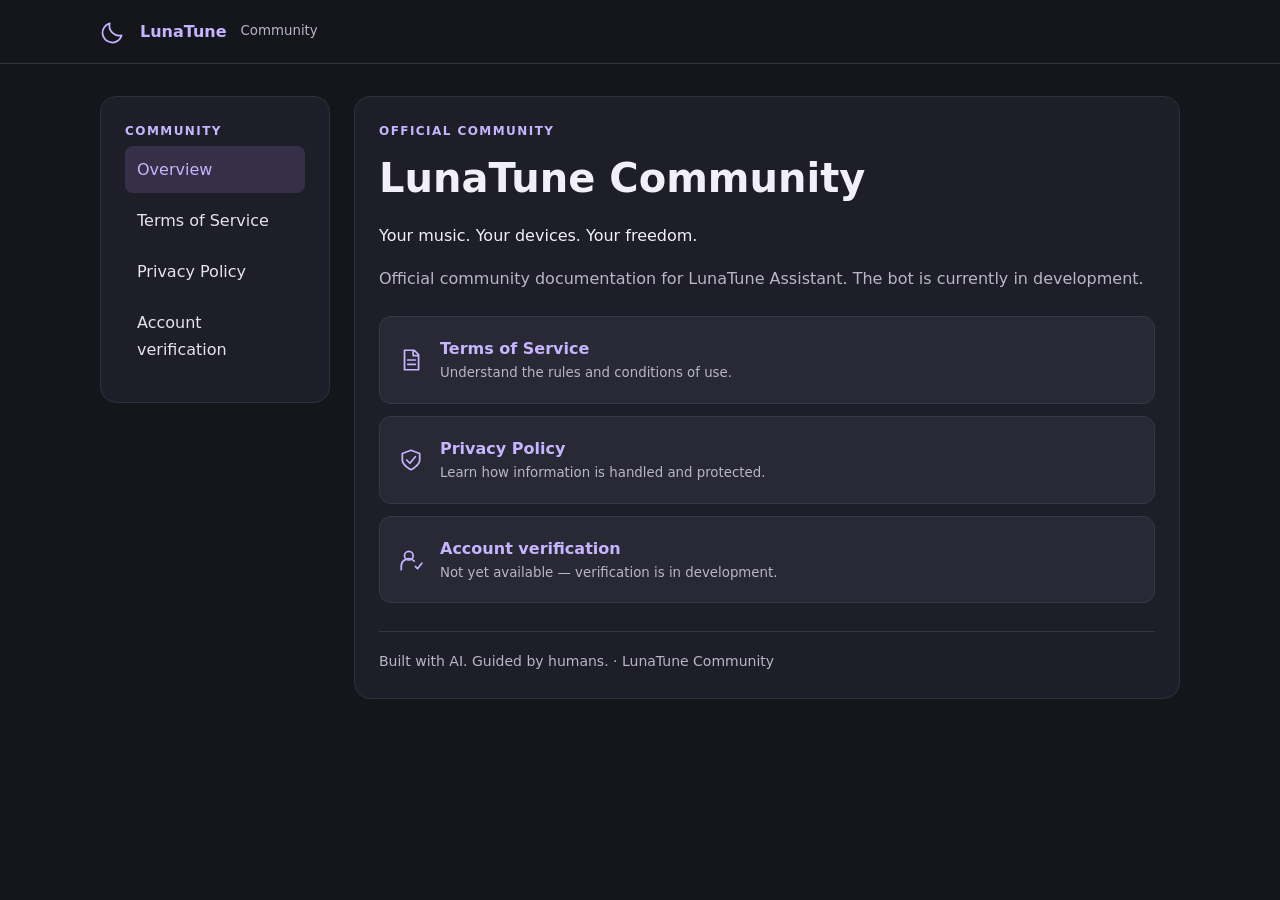
==== index.html @ 4143c74d "Apply shared responsive Lunar Dark layout" ====
<!doctype html><html lang="en"><head><meta charset="utf-8"><meta name="viewport" content="width=device-width,initial-scale=1"><title>Overview | LunaTune Community</title><link rel="stylesheet" href="./style.css"></head><body><header><svg width="26" height="26" viewBox="0 0 24 24" fill="none" stroke="currentColor" stroke-width="1.6" stroke-linecap="round" stroke-linejoin="round"><path d="M20 15A9 9 0 0 1 9 4a9 9 0 1 0 11 11Z"/></svg><a href="./">LunaTune</a><small>Community</small></header><div class="shell"><nav aria-label="Community navigation"><div class="eyebrow">Community</div><a href="./" aria-current="page">Overview</a><a href="./terms/" >Terms of Service</a><a href="./privacy/" >Privacy Policy</a><a href="./verify/" >Account verification</a></nav><main><div class="eyebrow">Official community</div><h1>LunaTune Community</h1><p>Your music. Your devices. Your freedom.</p><p class="muted">Official community documentation for LunaTune Assistant. The bot is currently in development.</p><div class="tiles"><a class="tile" href="terms/"><svg width="26" height="26" viewBox="0 0 24 24" fill="none" stroke="currentColor" stroke-width="1.6" stroke-linecap="round" stroke-linejoin="round"><path d="M6 3h9l4 4v14H6zM14 3v5h5M9 12h7M9 16h7"/></svg><span><strong>Terms of Service</strong><small>Understand the rules and conditions of use.</small></span></a><a class="tile" href="privacy/"><svg width="26" height="26" viewBox="0 0 24 24" fill="none" stroke="currentColor" stroke-width="1.6" stroke-linecap="round" stroke-linejoin="round"><path d="m12 3 8 3v6c0 5-8 9-8 9s-8-4-8-9V6zM8 12l3 3 5-6"/></svg><span><strong>Privacy Policy</strong><small>Learn how information is handled and protected.</small></span></a><a class="tile" href="verify/"><svg width="26" height="26" viewBox="0 0 24 24" fill="none" stroke="currentColor" stroke-width="1.6" stroke-linecap="round" stroke-linejoin="round"><circle cx="10" cy="8" r="4"/><path d="M3 21v-3a7 7 0 0 1 12-5m1 5 2 2 4-5"/></svg><span><strong>Account verification</strong><small>Not yet available — verification is in development.</small></span></a></div><footer>Built with AI. Guided by humans. · LunaTune Community</footer></main></div></body></html>
---- style.css ----
:root{color-scheme:dark;--bg:#15151c;--panel:#1e1e28;--accent:#c6b4ff;--muted:#b9b5c8}*{box-sizing:border-box}body{margin:0;background:var(--bg);color:#f1eff8;font:16px/1.7 system-ui,sans-serif}a{color:var(--accent)}header{border-bottom:1px solid #353540;padding:18px max(24px,calc((100% - 1080px)/2));display:flex;align-items:center;gap:14px;white-space:nowrap}header a{text-decoration:none;font-weight:700}header small{color:var(--muted)}.shell{max-width:1128px;margin:auto;padding:32px 24px;display:grid;grid-template-columns:230px minmax(0,1fr);gap:24px}nav,main{background:var(--panel);border:1px solid #30303c;border-radius:16px;padding:24px}nav{align-self:start;position:sticky;top:24px}nav a{display:block;padding:10px 12px;border-radius:8px;text-decoration:none;color:#e6e2f0;margin:4px 0;transition:background .18s}nav a:hover,nav a[aria-current=page]{background:#353047;color:var(--accent)}h1{font-size:clamp(28px,4vw,40px);line-height:1.2;margin:12px 0 20px}h2{font-size:20px}small,.muted{color:var(--muted)}.eyebrow{font-size:12px;letter-spacing:.12em;text-transform:uppercase;color:var(--accent);font-weight:700}.tiles{display:grid;gap:12px;margin:24px 0}.tile{display:flex;align-items:center;gap:16px;padding:18px;background:#292936;border:1px solid #393747;border-radius:12px;text-decoration:none;transition:background .18s,transform .5s}.tile:hover{background:#353047;transform:translateY(-2px)}.tile strong{display:block}.tile small{display:block}.tile svg,header svg{flex:none;color:var(--accent)}footer{border-top:1px solid #353540;margin-top:28px;padding-top:18px;color:var(--muted);font-size:14px}a:focus-visible{outline:2px solid var(--accent);outline-offset:4px}@media(max-width:700px){.shell{grid-template-columns:1fr;padding:16px;gap:12px}nav{position:static;padding:12px;display:flex;flex-wrap:wrap}nav .eyebrow{width:100%}main{padding:20px}header{white-space:normal}}@media(prefers-reduced-motion:reduce){*{transition:none!important;transform:none!important}}
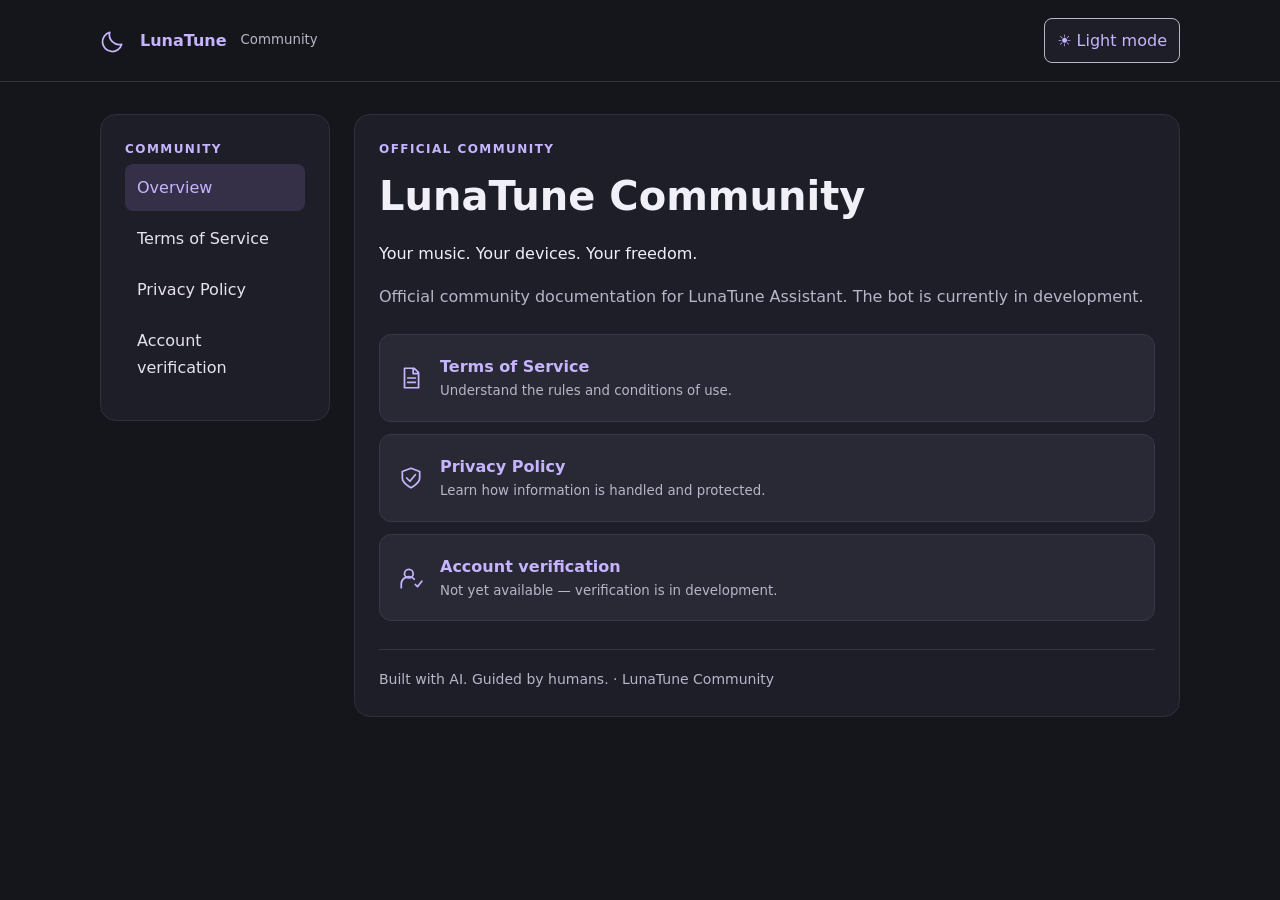
==== commit 392b0fa5: "Add shared theme toggle to community page" ====
--- a/index.html
+++ b/index.html
@@ -1 +1 @@
-<!doctype html><html lang="en"><head><meta charset="utf-8"><meta name="viewport" content="width=device-width,initial-scale=1"><title>Overview | LunaTune Community</title><link rel="stylesheet" href="./style.css"></head><body><header><svg width="26" height="26" viewBox="0 0 24 24" fill="none" stroke="currentColor" stroke-width="1.6" stroke-linecap="round" stroke-linejoin="round"><path d="M20 15A9 9 0 0 1 9 4a9 9 0 1 0 11 11Z"/></svg><a href="./">LunaTune</a><small>Community</small></header><div class="shell"><nav aria-label="Community navigation"><div class="eyebrow">Community</div><a href="./" aria-current="page">Overview</a><a href="./terms/" >Terms of Service</a><a href="./privacy/" >Privacy Policy</a><a href="./verify/" >Account verification</a></nav><main><div class="eyebrow">Official community</div><h1>LunaTune Community</h1><p>Your music. Your devices. Your freedom.</p><p class="muted">Official community documentation for LunaTune Assistant. The bot is currently in development.</p><div class="tiles"><a class="tile" href="terms/"><svg width="26" height="26" viewBox="0 0 24 24" fill="none" stroke="currentColor" stroke-width="1.6" stroke-linecap="round" stroke-linejoin="round"><path d="M6 3h9l4 4v14H6zM14 3v5h5M9 12h7M9 16h7"/></svg><span><strong>Terms of Service</strong><small>Understand the rules and conditions of use.</small></span></a><a class="tile" href="privacy/"><svg width="26" height="26" viewBox="0 0 24 24" fill="none" stroke="currentColor" stroke-width="1.6" stroke-linecap="round" stroke-linejoin="round"><path d="m12 3 8 3v6c0 5-8 9-8 9s-8-4-8-9V6zM8 12l3 3 5-6"/></svg><span><strong>Privacy Policy</strong><small>Learn how information is handled and protected.</small></span></a><a class="tile" href="verify/"><svg width="26" height="26" viewBox="0 0 24 24" fill="none" stroke="currentColor" stroke-width="1.6" stroke-linecap="round" stroke-linejoin="round"><circle cx="10" cy="8" r="4"/><path d="M3 21v-3a7 7 0 0 1 12-5m1 5 2 2 4-5"/></svg><span><strong>Account verification</strong><small>Not yet available — verification is in development.</small></span></a></div><footer>Built with AI. Guided by humans. · LunaTune Community</footer></main></div></body></html>+<!doctype html><html lang="en"><head><meta charset="utf-8"><meta name="viewport" content="width=device-width,initial-scale=1"><title>Overview | LunaTune Community</title><link rel="stylesheet" href="./style.css"><script src="./theme.js"></script></head><body><header><svg width="26" height="26" viewBox="0 0 24 24" fill="none" stroke="currentColor" stroke-width="1.6" stroke-linecap="round" stroke-linejoin="round"><path d="M20 15A9 9 0 0 1 9 4a9 9 0 1 0 11 11Z"/></svg><a href="./">LunaTune</a><small>Community</small><button class="theme-toggle" id="theme-toggle" type="button" aria-pressed="false">☀ Light mode</button></header><div class="shell"><nav aria-label="Community navigation"><div class="eyebrow">Community</div><a href="./" aria-current="page">Overview</a><a href="./terms/" >Terms of Service</a><a href="./privacy/" >Privacy Policy</a><a href="./verify/" >Account verification</a></nav><main><div class="eyebrow">Official community</div><h1>LunaTune Community</h1><p>Your music. Your devices. Your freedom.</p><p class="muted">Official community documentation for LunaTune Assistant. The bot is currently in development.</p><div class="tiles"><a class="tile" href="terms/"><svg width="26" height="26" viewBox="0 0 24 24" fill="none" stroke="currentColor" stroke-width="1.6" stroke-linecap="round" stroke-linejoin="round"><path d="M6 3h9l4 4v14H6zM14 3v5h5M9 12h7M9 16h7"/></svg><span><strong>Terms of Service</strong><small>Understand the rules and conditions of use.</small></span></a><a class="tile" href="privacy/"><svg width="26" height="26" viewBox="0 0 24 24" fill="none" stroke="currentColor" stroke-width="1.6" stroke-linecap="round" stroke-linejoin="round"><path d="m12 3 8 3v6c0 5-8 9-8 9s-8-4-8-9V6zM8 12l3 3 5-6"/></svg><span><strong>Privacy Policy</strong><small>Learn how information is handled and protected.</small></span></a><a class="tile" href="verify/"><svg width="26" height="26" viewBox="0 0 24 24" fill="none" stroke="currentColor" stroke-width="1.6" stroke-linecap="round" stroke-linejoin="round"><circle cx="10" cy="8" r="4"/><path d="M3 21v-3a7 7 0 0 1 12-5m1 5 2 2 4-5"/></svg><span><strong>Account verification</strong><small>Not yet available — verification is in development.</small></span></a></div><footer>Built with AI. Guided by humans. · LunaTune Community</footer></main></div></body></html>
--- a/style.css
+++ b/style.css
@@ -1 +1,2 @@
-:root{color-scheme:dark;--bg:#15151c;--panel:#1e1e28;--accent:#c6b4ff;--muted:#b9b5c8}*{box-sizing:border-box}body{margin:0;background:var(--bg);color:#f1eff8;font:16px/1.7 system-ui,sans-serif}a{color:var(--accent)}header{border-bottom:1px solid #353540;padding:18px max(24px,calc((100% - 1080px)/2));display:flex;align-items:center;gap:14px;white-space:nowrap}header a{text-decoration:none;font-weight:700}header small{color:var(--muted)}.shell{max-width:1128px;margin:auto;padding:32px 24px;display:grid;grid-template-columns:230px minmax(0,1fr);gap:24px}nav,main{background:var(--panel);border:1px solid #30303c;border-radius:16px;padding:24px}nav{align-self:start;position:sticky;top:24px}nav a{display:block;padding:10px 12px;border-radius:8px;text-decoration:none;color:#e6e2f0;margin:4px 0;transition:background .18s}nav a:hover,nav a[aria-current=page]{background:#353047;color:var(--accent)}h1{font-size:clamp(28px,4vw,40px);line-height:1.2;margin:12px 0 20px}h2{font-size:20px}small,.muted{color:var(--muted)}.eyebrow{font-size:12px;letter-spacing:.12em;text-transform:uppercase;color:var(--accent);font-weight:700}.tiles{display:grid;gap:12px;margin:24px 0}.tile{display:flex;align-items:center;gap:16px;padding:18px;background:#292936;border:1px solid #393747;border-radius:12px;text-decoration:none;transition:background .18s,transform .5s}.tile:hover{background:#353047;transform:translateY(-2px)}.tile strong{display:block}.tile small{display:block}.tile svg,header svg{flex:none;color:var(--accent)}footer{border-top:1px solid #353540;margin-top:28px;padding-top:18px;color:var(--muted);font-size:14px}a:focus-visible{outline:2px solid var(--accent);outline-offset:4px}@media(max-width:700px){.shell{grid-template-columns:1fr;padding:16px;gap:12px}nav{position:static;padding:12px;display:flex;flex-wrap:wrap}nav .eyebrow{width:100%}main{padding:20px}header{white-space:normal}}@media(prefers-reduced-motion:reduce){*{transition:none!important;transform:none!important}}+:root{color-scheme:dark;--bg:#15151c;--panel:#1e1e28;--accent:#c6b4ff;--muted:#b9b5c8}*{box-sizing:border-box}body{margin:0;background:var(--bg);color:#f1eff8;font:16px/1.7 system-ui,sans-serif}a{color:var(--accent)}header{border-bottom:1px solid #353540;padding:18px max(24px,calc((100% - 1080px)/2));display:flex;align-items:center;gap:14px;white-space:nowrap}header a{text-decoration:none;font-weight:700}header small{color:var(--muted)}.shell{max-width:1128px;margin:auto;padding:32px 24px;display:grid;grid-template-columns:230px minmax(0,1fr);gap:24px}nav,main{background:var(--panel);border:1px solid #30303c;border-radius:16px;padding:24px}nav{align-self:start;position:sticky;top:24px}nav a{display:block;padding:10px 12px;border-radius:8px;text-decoration:none;color:#e6e2f0;margin:4px 0;transition:background .18s}nav a:hover,nav a[aria-current=page]{background:#353047;color:var(--accent)}h1{font-size:clamp(28px,4vw,40px);line-height:1.2;margin:12px 0 20px}h2{font-size:20px}small,.muted{color:var(--muted)}.eyebrow{font-size:12px;letter-spacing:.12em;text-transform:uppercase;color:var(--accent);font-weight:700}.tiles{display:grid;gap:12px;margin:24px 0}.tile{display:flex;align-items:center;gap:16px;padding:18px;background:#292936;border:1px solid #393747;border-radius:12px;text-decoration:none;transition:background .18s,transform .5s}.tile:hover{background:#353047;transform:translateY(-2px)}.tile strong{display:block}.tile small{display:block}.tile svg,header svg{flex:none;color:var(--accent)}footer{border-top:1px solid #353540;margin-top:28px;padding-top:18px;color:var(--muted);font-size:14px}a:focus-visible{outline:2px solid var(--accent);outline-offset:4px}@media(max-width:700px){.shell{grid-template-columns:1fr;padding:16px;gap:12px}nav{position:static;padding:12px;display:flex;flex-wrap:wrap}nav .eyebrow{width:100%}main{padding:20px}header{white-space:normal}}@media(prefers-reduced-motion:reduce){*{transition:none!important;transform:none!important}}
+:root[data-theme=light]{color-scheme:light;--bg:#f4f2f8;--panel:#fff;--accent:#6244a4;--muted:#625b70;color:#24202d}html[data-theme=light] body{color:#24202d}html[data-theme=light] nav a{color:#393344}html[data-theme=light] nav a:hover,html[data-theme=light] nav a[aria-current=page],html[data-theme=light] .tile:hover{background:#e9e1f8;color:#6244a4}html[data-theme=light] .tile{background:#f5f1fa;border-color:#ddd5e8}html[data-theme=light] nav,html[data-theme=light] main,html[data-theme=light] header,html[data-theme=light] footer{border-color:#ddd5e8}.theme-toggle{margin-left:auto;border:1px solid var(--muted);border-radius:8px;background:var(--panel);color:var(--accent);padding:8px 12px;font:inherit;cursor:pointer}.theme-toggle:focus-visible{outline:2px solid var(--accent);outline-offset:3px}
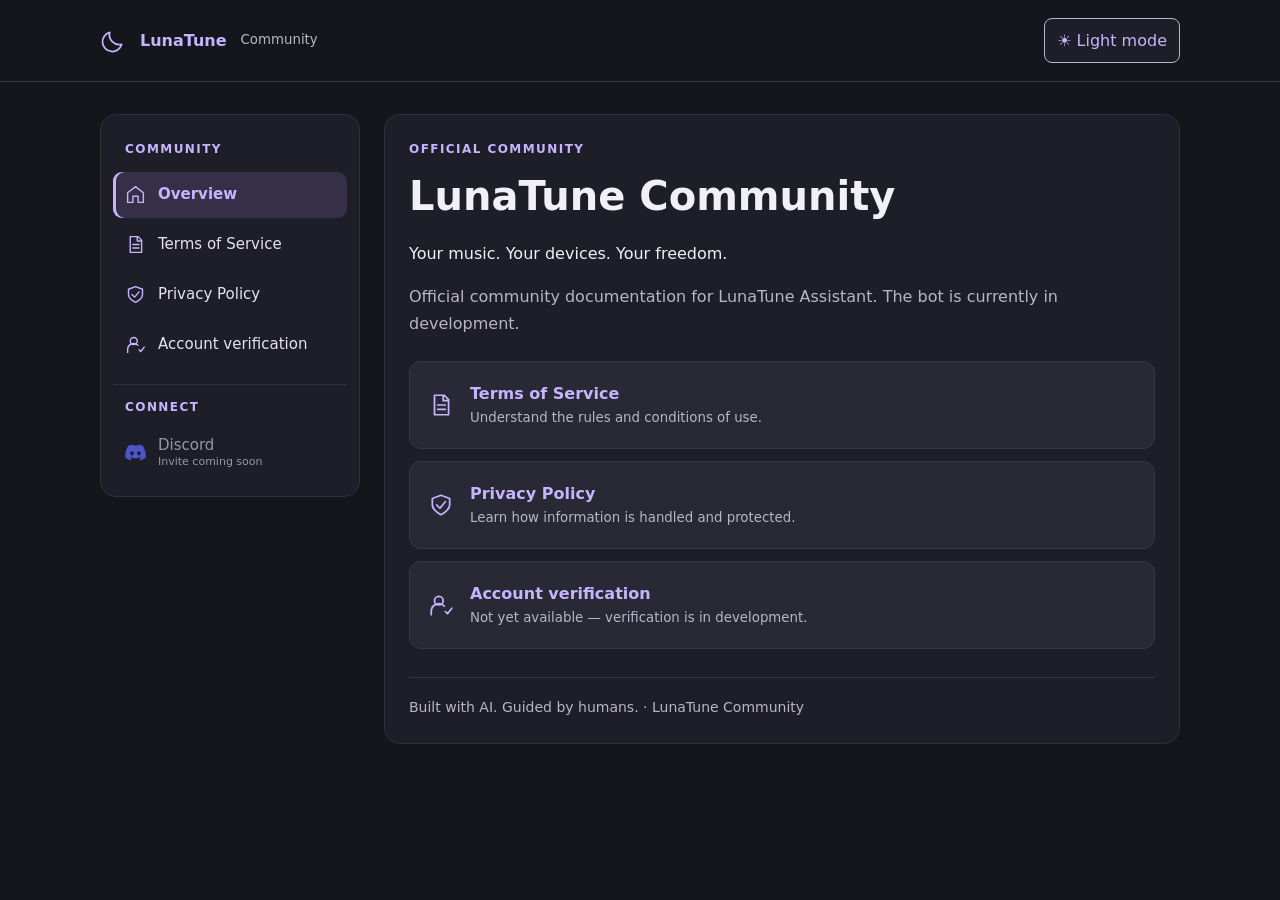
==== commit c4537cb8: "Unify icon-based navigation across community pages" ====
--- a/index.html
+++ b/index.html
@@ -1 +1 @@
-<!doctype html><html lang="en"><head><meta charset="utf-8"><meta name="viewport" content="width=device-width,initial-scale=1"><title>Overview | LunaTune Community</title><link rel="stylesheet" href="./style.css"><script src="./theme.js"></script></head><body><header><svg width="26" height="26" viewBox="0 0 24 24" fill="none" stroke="currentColor" stroke-width="1.6" stroke-linecap="round" stroke-linejoin="round"><path d="M20 15A9 9 0 0 1 9 4a9 9 0 1 0 11 11Z"/></svg><a href="./">LunaTune</a><small>Community</small><button class="theme-toggle" id="theme-toggle" type="button" aria-pressed="false">☀ Light mode</button></header><div class="shell"><nav aria-label="Community navigation"><div class="eyebrow">Community</div><a href="./" aria-current="page">Overview</a><a href="./terms/" >Terms of Service</a><a href="./privacy/" >Privacy Policy</a><a href="./verify/" >Account verification</a></nav><main><div class="eyebrow">Official community</div><h1>LunaTune Community</h1><p>Your music. Your devices. Your freedom.</p><p class="muted">Official community documentation for LunaTune Assistant. The bot is currently in development.</p><div class="tiles"><a class="tile" href="terms/"><svg width="26" height="26" viewBox="0 0 24 24" fill="none" stroke="currentColor" stroke-width="1.6" stroke-linecap="round" stroke-linejoin="round"><path d="M6 3h9l4 4v14H6zM14 3v5h5M9 12h7M9 16h7"/></svg><span><strong>Terms of Service</strong><small>Understand the rules and conditions of use.</small></span></a><a class="tile" href="privacy/"><svg width="26" height="26" viewBox="0 0 24 24" fill="none" stroke="currentColor" stroke-width="1.6" stroke-linecap="round" stroke-linejoin="round"><path d="m12 3 8 3v6c0 5-8 9-8 9s-8-4-8-9V6zM8 12l3 3 5-6"/></svg><span><strong>Privacy Policy</strong><small>Learn how information is handled and protected.</small></span></a><a class="tile" href="verify/"><svg width="26" height="26" viewBox="0 0 24 24" fill="none" stroke="currentColor" stroke-width="1.6" stroke-linecap="round" stroke-linejoin="round"><circle cx="10" cy="8" r="4"/><path d="M3 21v-3a7 7 0 0 1 12-5m1 5 2 2 4-5"/></svg><span><strong>Account verification</strong><small>Not yet available — verification is in development.</small></span></a></div><footer>Built with AI. Guided by humans. · LunaTune Community</footer></main></div></body></html>+<!doctype html><html lang="en"><head><meta charset="utf-8"><meta name="viewport" content="width=device-width,initial-scale=1"><title>Overview | LunaTune Community</title><link rel="stylesheet" href="./style.css?v=sidebar2"><script src="./theme.js?v=9633748"></script><link rel="icon" type="image/png" sizes="32x32" href="[data-uri]"></head><body><header><svg width="26" height="26" viewBox="0 0 24 24" fill="none" stroke="currentColor" stroke-width="1.6" stroke-linecap="round" stroke-linejoin="round"><path d="M20 15A9 9 0 0 1 9 4a9 9 0 1 0 11 11Z"/></svg><a href="./">LunaTune</a><small>Community</small><button class="theme-toggle" id="theme-toggle" type="button" aria-pressed="false">☀ Light mode</button></header><div class="shell"><nav aria-label="Community navigation"><div class="eyebrow">Community</div><a href="./" aria-current="page"><svg aria-hidden="true" viewBox="0 0 24 24" fill="none" stroke="currentColor" stroke-width="1.6" stroke-linecap="round" stroke-linejoin="round"><path d="m3 10 9-7 9 7v11h-6v-7H9v7H3z"/></svg><span>Overview</span></a><a href="./terms/"><svg aria-hidden="true" viewBox="0 0 24 24" fill="none" stroke="currentColor" stroke-width="1.6" stroke-linecap="round" stroke-linejoin="round"><path d="M6 3h9l4 4v14H6zM14 3v5h5M9 12h7M9 16h7"/></svg><span>Terms of Service</span></a><a href="./privacy/"><svg aria-hidden="true" viewBox="0 0 24 24" fill="none" stroke="currentColor" stroke-width="1.6" stroke-linecap="round" stroke-linejoin="round"><path d="m12 3 8 3v6c0 5-8 9-8 9s-8-4-8-9V6zM8 12l3 3 5-6"/></svg><span>Privacy Policy</span></a><a href="./verify/"><svg aria-hidden="true" viewBox="0 0 24 24" fill="none" stroke="currentColor" stroke-width="1.6" stroke-linecap="round" stroke-linejoin="round"><circle cx="10" cy="8" r="4"/><path d="M3 21v-3a7 7 0 0 1 12-5m1 5 2 2 4-5"/></svg><span>Account verification</span></a><div class="eyebrow nav-section">Connect</div><div class="nav-disabled" aria-disabled="true"><svg aria-hidden="true" viewBox="0 0 24 24" fill="currentColor"><path d="M20.3 4.4a19.8 19.8 0 0 0-4.9-1.5l-.6 1.2a18 18 0 0 0-5.6 0l-.6-1.2a19.7 19.7 0 0 0-4.9 1.5C.6 9 .1 13.5.4 17.9a20 20 0 0 0 6 3l1.3-2.1-1.9-.9.5-.4a14 14 0 0 0 11.4 0l.5.4-1.9.9 1.3 2.1a20 20 0 0 0 6-3c.4-5.1-.8-9.5-3.3-13.5ZM8.1 15.3c-1.2 0-2.1-1.1-2.1-2.4s.9-2.4 2.1-2.4 2.1 1.1 2.1 2.4-.9 2.4-2.1 2.4Zm7.8 0c-1.2 0-2.1-1.1-2.1-2.4s.9-2.4 2.1-2.4 2.1 1.1 2.1 2.4-.9 2.4-2.1 2.4Z"/></svg><span>Discord<small>Invite coming soon</small></span></div></nav><main><div class="eyebrow">Official community</div><h1>LunaTune Community</h1><p>Your music. Your devices. Your freedom.</p><p class="muted">Official community documentation for LunaTune Assistant. The bot is currently in development.</p><div class="tiles"><a class="tile" href="terms/"><svg width="26" height="26" viewBox="0 0 24 24" fill="none" stroke="currentColor" stroke-width="1.6" stroke-linecap="round" stroke-linejoin="round"><path d="M6 3h9l4 4v14H6zM14 3v5h5M9 12h7M9 16h7"/></svg><span><strong>Terms of Service</strong><small>Understand the rules and conditions of use.</small></span></a><a class="tile" href="privacy/"><svg width="26" height="26" viewBox="0 0 24 24" fill="none" stroke="currentColor" stroke-width="1.6" stroke-linecap="round" stroke-linejoin="round"><path d="m12 3 8 3v6c0 5-8 9-8 9s-8-4-8-9V6zM8 12l3 3 5-6"/></svg><span><strong>Privacy Policy</strong><small>Learn how information is handled and protected.</small></span></a><a class="tile" href="verify/"><svg width="26" height="26" viewBox="0 0 24 24" fill="none" stroke="currentColor" stroke-width="1.6" stroke-linecap="round" stroke-linejoin="round"><circle cx="10" cy="8" r="4"/><path d="M3 21v-3a7 7 0 0 1 12-5m1 5 2 2 4-5"/></svg><span><strong>Account verification</strong><small>Not yet available — verification is in development.</small></span></a></div><footer>Built with AI. Guided by humans. · LunaTune Community</footer></main></div></body></html>
--- a/style.css
+++ b/style.css
@@ -1,2 +1,4 @@
 :root{color-scheme:dark;--bg:#15151c;--panel:#1e1e28;--accent:#c6b4ff;--muted:#b9b5c8}*{box-sizing:border-box}body{margin:0;background:var(--bg);color:#f1eff8;font:16px/1.7 system-ui,sans-serif}a{color:var(--accent)}header{border-bottom:1px solid #353540;padding:18px max(24px,calc((100% - 1080px)/2));display:flex;align-items:center;gap:14px;white-space:nowrap}header a{text-decoration:none;font-weight:700}header small{color:var(--muted)}.shell{max-width:1128px;margin:auto;padding:32px 24px;display:grid;grid-template-columns:230px minmax(0,1fr);gap:24px}nav,main{background:var(--panel);border:1px solid #30303c;border-radius:16px;padding:24px}nav{align-self:start;position:sticky;top:24px}nav a{display:block;padding:10px 12px;border-radius:8px;text-decoration:none;color:#e6e2f0;margin:4px 0;transition:background .18s}nav a:hover,nav a[aria-current=page]{background:#353047;color:var(--accent)}h1{font-size:clamp(28px,4vw,40px);line-height:1.2;margin:12px 0 20px}h2{font-size:20px}small,.muted{color:var(--muted)}.eyebrow{font-size:12px;letter-spacing:.12em;text-transform:uppercase;color:var(--accent);font-weight:700}.tiles{display:grid;gap:12px;margin:24px 0}.tile{display:flex;align-items:center;gap:16px;padding:18px;background:#292936;border:1px solid #393747;border-radius:12px;text-decoration:none;transition:background .18s,transform .5s}.tile:hover{background:#353047;transform:translateY(-2px)}.tile strong{display:block}.tile small{display:block}.tile svg,header svg{flex:none;color:var(--accent)}footer{border-top:1px solid #353540;margin-top:28px;padding-top:18px;color:var(--muted);font-size:14px}a:focus-visible{outline:2px solid var(--accent);outline-offset:4px}@media(max-width:700px){.shell{grid-template-columns:1fr;padding:16px;gap:12px}nav{position:static;padding:12px;display:flex;flex-wrap:wrap}nav .eyebrow{width:100%}main{padding:20px}header{white-space:normal}}@media(prefers-reduced-motion:reduce){*{transition:none!important;transform:none!important}}
-:root[data-theme=light]{color-scheme:light;--bg:#f4f2f8;--panel:#fff;--accent:#6244a4;--muted:#625b70;color:#24202d}html[data-theme=light] body{color:#24202d}html[data-theme=light] nav a{color:#393344}html[data-theme=light] nav a:hover,html[data-theme=light] nav a[aria-current=page],html[data-theme=light] .tile:hover{background:#e9e1f8;color:#6244a4}html[data-theme=light] .tile{background:#f5f1fa;border-color:#ddd5e8}html[data-theme=light] nav,html[data-theme=light] main,html[data-theme=light] header,html[data-theme=light] footer{border-color:#ddd5e8}.theme-toggle{margin-left:auto;border:1px solid var(--muted);border-radius:8px;background:var(--panel);color:var(--accent);padding:8px 12px;font:inherit;cursor:pointer}.theme-toggle:focus-visible{outline:2px solid var(--accent);outline-offset:3px}+:root[data-theme=light]{color-scheme:light;--bg:#f4f2f8;--panel:#fff;--accent:#6244a4;--muted:#625b70;color:#24202d}html[data-theme=light] body{color:#24202d}html[data-theme=light] nav a{color:#393344}html[data-theme=light] nav a:hover,html[data-theme=light] nav a[aria-current=page],html[data-theme=light] .tile:hover{background:#e9e1f8;color:#6244a4}html[data-theme=light] .tile{background:#f5f1fa;border-color:#ddd5e8}html[data-theme=light] nav,html[data-theme=light] main,html[data-theme=light] header,html[data-theme=light] footer{border-color:#ddd5e8}.theme-toggle{margin-left:auto;border:1px solid var(--muted);border-radius:8px;background:var(--panel);color:var(--accent);padding:8px 12px;font:inherit;cursor:pointer}.theme-toggle:focus-visible{outline:2px solid var(--accent);outline-offset:3px}
+.back-link{display:inline-flex;align-items:center;gap:8px;text-decoration:none;padding:8px 12px;border:1px solid var(--muted);border-radius:8px;margin-bottom:20px;color:var(--accent)}.back-link:hover{background:var(--bg)}
+.shell{grid-template-columns:260px minmax(0,1fr)}nav{padding:16px 12px}nav .eyebrow{padding:8px 12px}nav a,.nav-disabled{display:flex;align-items:center;gap:12px;min-height:46px;padding:10px 12px;font-size:15px;line-height:1.35;border-radius:9px}nav svg{width:21px;height:21px;flex:none;color:var(--accent)}nav a[aria-current=page]{box-shadow:inset 3px 0 var(--accent);font-weight:600}nav .nav-section{border-top:1px solid #7773;margin-top:16px;padding-top:12px}.nav-disabled{color:var(--muted);opacity:.8}.nav-disabled svg{color:#5865f2}.nav-disabled small{display:block;font-size:11px}@media(max-width:700px){.shell{grid-template-columns:1fr}nav{display:grid;grid-template-columns:repeat(2,minmax(0,1fr));gap:4px}nav .eyebrow,nav .nav-section{grid-column:1/-1}nav a{margin:0;font-size:14px}nav .nav-disabled{grid-column:1/-1}}
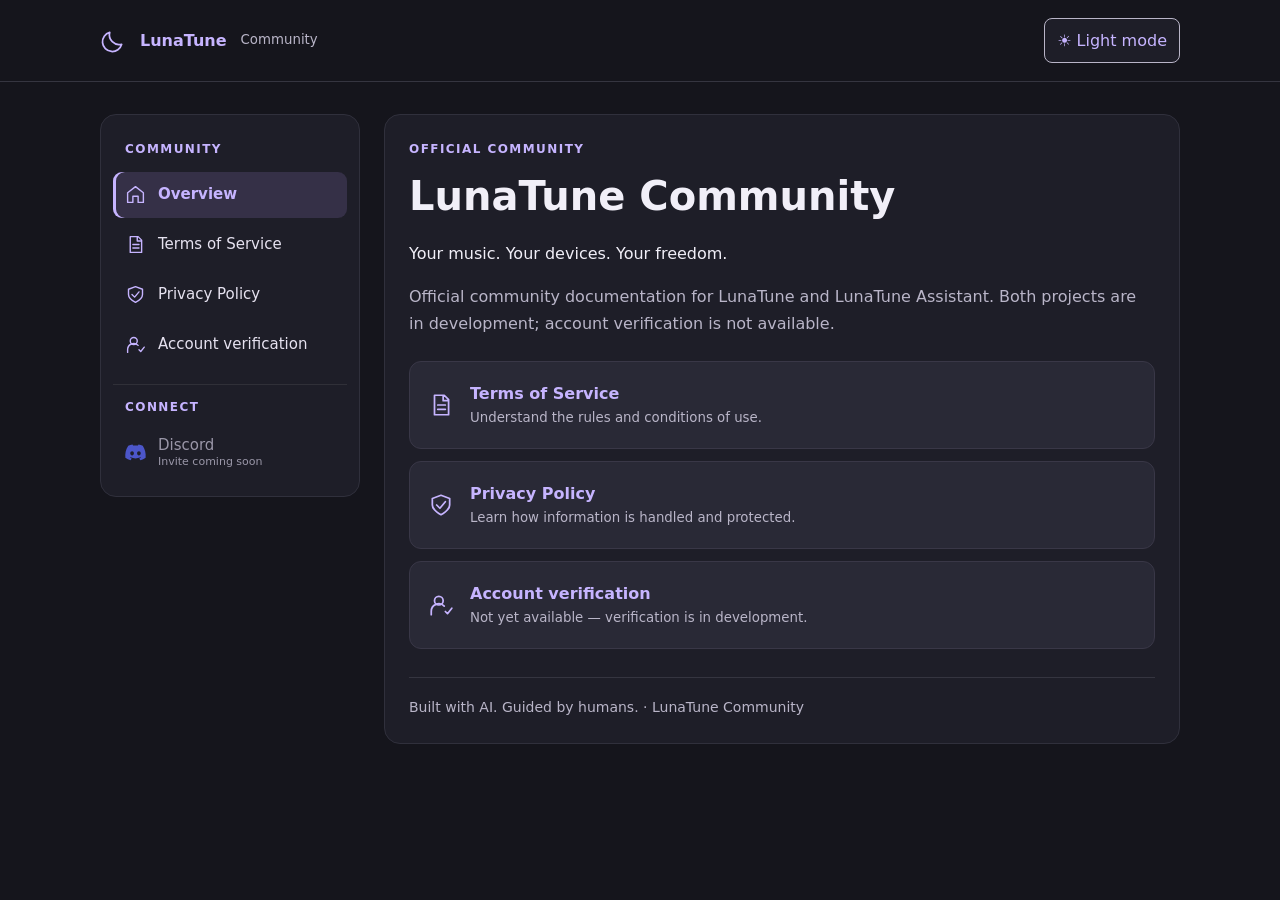
==== commit c5623888: "docs: refresh community links and clarify draft status" ====
--- a/index.html
+++ b/index.html
@@ -1 +1 @@
-<!doctype html><html lang="en"><head><meta charset="utf-8"><meta name="viewport" content="width=device-width,initial-scale=1"><title>Overview | LunaTune Community</title><link rel="stylesheet" href="./style.css?v=sidebar2"><script src="./theme.js?v=9633748"></script><link rel="icon" type="image/png" sizes="32x32" href="[data-uri]"></head><body><header><svg width="26" height="26" viewBox="0 0 24 24" fill="none" stroke="currentColor" stroke-width="1.6" stroke-linecap="round" stroke-linejoin="round"><path d="M20 15A9 9 0 0 1 9 4a9 9 0 1 0 11 11Z"/></svg><a href="./">LunaTune</a><small>Community</small><button class="theme-toggle" id="theme-toggle" type="button" aria-pressed="false">☀ Light mode</button></header><div class="shell"><nav aria-label="Community navigation"><div class="eyebrow">Community</div><a href="./" aria-current="page"><svg aria-hidden="true" viewBox="0 0 24 24" fill="none" stroke="currentColor" stroke-width="1.6" stroke-linecap="round" stroke-linejoin="round"><path d="m3 10 9-7 9 7v11h-6v-7H9v7H3z"/></svg><span>Overview</span></a><a href="./terms/"><svg aria-hidden="true" viewBox="0 0 24 24" fill="none" stroke="currentColor" stroke-width="1.6" stroke-linecap="round" stroke-linejoin="round"><path d="M6 3h9l4 4v14H6zM14 3v5h5M9 12h7M9 16h7"/></svg><span>Terms of Service</span></a><a href="./privacy/"><svg aria-hidden="true" viewBox="0 0 24 24" fill="none" stroke="currentColor" stroke-width="1.6" stroke-linecap="round" stroke-linejoin="round"><path d="m12 3 8 3v6c0 5-8 9-8 9s-8-4-8-9V6zM8 12l3 3 5-6"/></svg><span>Privacy Policy</span></a><a href="./verify/"><svg aria-hidden="true" viewBox="0 0 24 24" fill="none" stroke="currentColor" stroke-width="1.6" stroke-linecap="round" stroke-linejoin="round"><circle cx="10" cy="8" r="4"/><path d="M3 21v-3a7 7 0 0 1 12-5m1 5 2 2 4-5"/></svg><span>Account verification</span></a><div class="eyebrow nav-section">Connect</div><div class="nav-disabled" aria-disabled="true"><svg aria-hidden="true" viewBox="0 0 24 24" fill="currentColor"><path d="M20.3 4.4a19.8 19.8 0 0 0-4.9-1.5l-.6 1.2a18 18 0 0 0-5.6 0l-.6-1.2a19.7 19.7 0 0 0-4.9 1.5C.6 9 .1 13.5.4 17.9a20 20 0 0 0 6 3l1.3-2.1-1.9-.9.5-.4a14 14 0 0 0 11.4 0l.5.4-1.9.9 1.3 2.1a20 20 0 0 0 6-3c.4-5.1-.8-9.5-3.3-13.5ZM8.1 15.3c-1.2 0-2.1-1.1-2.1-2.4s.9-2.4 2.1-2.4 2.1 1.1 2.1 2.4-.9 2.4-2.1 2.4Zm7.8 0c-1.2 0-2.1-1.1-2.1-2.4s.9-2.4 2.1-2.4 2.1 1.1 2.1 2.4-.9 2.4-2.1 2.4Z"/></svg><span>Discord<small>Invite coming soon</small></span></div></nav><main><div class="eyebrow">Official community</div><h1>LunaTune Community</h1><p>Your music. Your devices. Your freedom.</p><p class="muted">Official community documentation for LunaTune Assistant. The bot is currently in development.</p><div class="tiles"><a class="tile" href="terms/"><svg width="26" height="26" viewBox="0 0 24 24" fill="none" stroke="currentColor" stroke-width="1.6" stroke-linecap="round" stroke-linejoin="round"><path d="M6 3h9l4 4v14H6zM14 3v5h5M9 12h7M9 16h7"/></svg><span><strong>Terms of Service</strong><small>Understand the rules and conditions of use.</small></span></a><a class="tile" href="privacy/"><svg width="26" height="26" viewBox="0 0 24 24" fill="none" stroke="currentColor" stroke-width="1.6" stroke-linecap="round" stroke-linejoin="round"><path d="m12 3 8 3v6c0 5-8 9-8 9s-8-4-8-9V6zM8 12l3 3 5-6"/></svg><span><strong>Privacy Policy</strong><small>Learn how information is handled and protected.</small></span></a><a class="tile" href="verify/"><svg width="26" height="26" viewBox="0 0 24 24" fill="none" stroke="currentColor" stroke-width="1.6" stroke-linecap="round" stroke-linejoin="round"><circle cx="10" cy="8" r="4"/><path d="M3 21v-3a7 7 0 0 1 12-5m1 5 2 2 4-5"/></svg><span><strong>Account verification</strong><small>Not yet available — verification is in development.</small></span></a></div><footer>Built with AI. Guided by humans. · LunaTune Community</footer></main></div></body></html>+<!doctype html><html lang="en"><head><meta charset="utf-8"><meta name="viewport" content="width=device-width,initial-scale=1"><title>Overview | LunaTune Community</title><link rel="stylesheet" href="./style.css?v=sidebar2"><script src="./theme.js?v=9633748"></script><link rel="icon" type="image/svg+xml" href="./assets/favicon.svg"></head><body><header><svg width="26" height="26" viewBox="0 0 24 24" fill="none" stroke="currentColor" stroke-width="1.6" stroke-linecap="round" stroke-linejoin="round"><path d="M20 15A9 9 0 0 1 9 4a9 9 0 1 0 11 11Z"/></svg><a href="./">LunaTune</a><small>Community</small><button class="theme-toggle" id="theme-toggle" type="button" aria-pressed="false">☀ Light mode</button></header><div class="shell"><nav aria-label="Community navigation"><div class="eyebrow">Community</div><a href="./" aria-current="page"><svg aria-hidden="true" viewBox="0 0 24 24" fill="none" stroke="currentColor" stroke-width="1.6" stroke-linecap="round" stroke-linejoin="round"><path d="m3 10 9-7 9 7v11h-6v-7H9v7H3z"/></svg><span>Overview</span></a><a href="./terms/"><svg aria-hidden="true" viewBox="0 0 24 24" fill="none" stroke="currentColor" stroke-width="1.6" stroke-linecap="round" stroke-linejoin="round"><path d="M6 3h9l4 4v14H6zM14 3v5h5M9 12h7M9 16h7"/></svg><span>Terms of Service</span></a><a href="./privacy/"><svg aria-hidden="true" viewBox="0 0 24 24" fill="none" stroke="currentColor" stroke-width="1.6" stroke-linecap="round" stroke-linejoin="round"><path d="m12 3 8 3v6c0 5-8 9-8 9s-8-4-8-9V6zM8 12l3 3 5-6"/></svg><span>Privacy Policy</span></a><a href="./verify/"><svg aria-hidden="true" viewBox="0 0 24 24" fill="none" stroke="currentColor" stroke-width="1.6" stroke-linecap="round" stroke-linejoin="round"><circle cx="10" cy="8" r="4"/><path d="M3 21v-3a7 7 0 0 1 12-5m1 5 2 2 4-5"/></svg><span>Account verification</span></a><div class="eyebrow nav-section">Connect</div><div class="nav-disabled" aria-disabled="true"><svg aria-hidden="true" viewBox="0 0 24 24" fill="currentColor"><path d="M20.3 4.4a19.8 19.8 0 0 0-4.9-1.5l-.6 1.2a18 18 0 0 0-5.6 0l-.6-1.2a19.7 19.7 0 0 0-4.9 1.5C.6 9 .1 13.5.4 17.9a20 20 0 0 0 6 3l1.3-2.1-1.9-.9.5-.4a14 14 0 0 0 11.4 0l.5.4-1.9.9 1.3 2.1a20 20 0 0 0 6-3c.4-5.1-.8-9.5-3.3-13.5ZM8.1 15.3c-1.2 0-2.1-1.1-2.1-2.4s.9-2.4 2.1-2.4 2.1 1.1 2.1 2.4-.9 2.4-2.1 2.4Zm7.8 0c-1.2 0-2.1-1.1-2.1-2.4s.9-2.4 2.1-2.4 2.1 1.1 2.1 2.4-.9 2.4-2.1 2.4Z"/></svg><span>Discord<small>Invite coming soon</small></span></div></nav><main><div class="eyebrow">Official community</div><h1>LunaTune Community</h1><p>Your music. Your devices. Your freedom.</p><p class="muted">Official community documentation for LunaTune and LunaTune Assistant. Both projects are in development; account verification is not available.</p><div class="tiles"><a class="tile" href="terms/"><svg width="26" height="26" viewBox="0 0 24 24" fill="none" stroke="currentColor" stroke-width="1.6" stroke-linecap="round" stroke-linejoin="round"><path d="M6 3h9l4 4v14H6zM14 3v5h5M9 12h7M9 16h7"/></svg><span><strong>Terms of Service</strong><small>Understand the rules and conditions of use.</small></span></a><a class="tile" href="privacy/"><svg width="26" height="26" viewBox="0 0 24 24" fill="none" stroke="currentColor" stroke-width="1.6" stroke-linecap="round" stroke-linejoin="round"><path d="m12 3 8 3v6c0 5-8 9-8 9s-8-4-8-9V6zM8 12l3 3 5-6"/></svg><span><strong>Privacy Policy</strong><small>Learn how information is handled and protected.</small></span></a><a class="tile" href="verify/"><svg width="26" height="26" viewBox="0 0 24 24" fill="none" stroke="currentColor" stroke-width="1.6" stroke-linecap="round" stroke-linejoin="round"><circle cx="10" cy="8" r="4"/><path d="M3 21v-3a7 7 0 0 1 12-5m1 5 2 2 4-5"/></svg><span><strong>Account verification</strong><small>Not yet available — verification is in development.</small></span></a></div><footer>Built with AI. Guided by humans. · LunaTune Community</footer></main></div></body></html>
--- a/style.css
+++ b/style.css
@@ -1,4 +1,4 @@
-:root{color-scheme:dark;--bg:#15151c;--panel:#1e1e28;--accent:#c6b4ff;--muted:#b9b5c8}*{box-sizing:border-box}body{margin:0;background:var(--bg);color:#f1eff8;font:16px/1.7 system-ui,sans-serif}a{color:var(--accent)}header{border-bottom:1px solid #353540;padding:18px max(24px,calc((100% - 1080px)/2));display:flex;align-items:center;gap:14px;white-space:nowrap}header a{text-decoration:none;font-weight:700}header small{color:var(--muted)}.shell{max-width:1128px;margin:auto;padding:32px 24px;display:grid;grid-template-columns:230px minmax(0,1fr);gap:24px}nav,main{background:var(--panel);border:1px solid #30303c;border-radius:16px;padding:24px}nav{align-self:start;position:sticky;top:24px}nav a{display:block;padding:10px 12px;border-radius:8px;text-decoration:none;color:#e6e2f0;margin:4px 0;transition:background .18s}nav a:hover,nav a[aria-current=page]{background:#353047;color:var(--accent)}h1{font-size:clamp(28px,4vw,40px);line-height:1.2;margin:12px 0 20px}h2{font-size:20px}small,.muted{color:var(--muted)}.eyebrow{font-size:12px;letter-spacing:.12em;text-transform:uppercase;color:var(--accent);font-weight:700}.tiles{display:grid;gap:12px;margin:24px 0}.tile{display:flex;align-items:center;gap:16px;padding:18px;background:#292936;border:1px solid #393747;border-radius:12px;text-decoration:none;transition:background .18s,transform .5s}.tile:hover{background:#353047;transform:translateY(-2px)}.tile strong{display:block}.tile small{display:block}.tile svg,header svg{flex:none;color:var(--accent)}footer{border-top:1px solid #353540;margin-top:28px;padding-top:18px;color:var(--muted);font-size:14px}a:focus-visible{outline:2px solid var(--accent);outline-offset:4px}@media(max-width:700px){.shell{grid-template-columns:1fr;padding:16px;gap:12px}nav{position:static;padding:12px;display:flex;flex-wrap:wrap}nav .eyebrow{width:100%}main{padding:20px}header{white-space:normal}}@media(prefers-reduced-motion:reduce){*{transition:none!important;transform:none!important}}
-:root[data-theme=light]{color-scheme:light;--bg:#f4f2f8;--panel:#fff;--accent:#6244a4;--muted:#625b70;color:#24202d}html[data-theme=light] body{color:#24202d}html[data-theme=light] nav a{color:#393344}html[data-theme=light] nav a:hover,html[data-theme=light] nav a[aria-current=page],html[data-theme=light] .tile:hover{background:#e9e1f8;color:#6244a4}html[data-theme=light] .tile{background:#f5f1fa;border-color:#ddd5e8}html[data-theme=light] nav,html[data-theme=light] main,html[data-theme=light] header,html[data-theme=light] footer{border-color:#ddd5e8}.theme-toggle{margin-left:auto;border:1px solid var(--muted);border-radius:8px;background:var(--panel);color:var(--accent);padding:8px 12px;font:inherit;cursor:pointer}.theme-toggle:focus-visible{outline:2px solid var(--accent);outline-offset:3px}
+:root{color-scheme:dark;--bg:#15151c;--panel:#1e1e28;--accent:#c6b4ff;--muted:#b9b5c8;--divider:#353540;--panel-border:#30303c;--selection:#353047;--tile-bg:#292936;--tile-border:#393747;--text:#f1eff8;--nav-text:#e6e2f0}*{box-sizing:border-box}body{margin:0;background:var(--bg);color:var(--text);font:16px/1.7 system-ui,sans-serif}a{color:var(--accent)}header{border-bottom:1px solid var(--divider);padding:18px max(24px,calc((100% - 1080px)/2));display:flex;align-items:center;gap:14px;white-space:nowrap}header a{text-decoration:none;font-weight:700}header small{color:var(--muted)}.shell{max-width:1128px;margin:auto;padding:32px 24px;display:grid;grid-template-columns:230px minmax(0,1fr);gap:24px}nav,main{background:var(--panel);border:1px solid var(--panel-border);border-radius:16px;padding:24px}nav{align-self:start;position:sticky;top:24px}nav a{display:block;padding:10px 12px;border-radius:8px;text-decoration:none;color:var(--nav-text);margin:4px 0;transition:background .18s}nav a:hover,nav a[aria-current=page]{background:var(--selection);color:var(--accent)}h1{font-size:clamp(28px,4vw,40px);line-height:1.2;margin:12px 0 20px}h2{font-size:20px}small,.muted{color:var(--muted)}.eyebrow{font-size:12px;letter-spacing:.12em;text-transform:uppercase;color:var(--accent);font-weight:700}.tiles{display:grid;gap:12px;margin:24px 0}.tile{display:flex;align-items:center;gap:16px;padding:18px;background:var(--tile-bg);border:1px solid var(--tile-border);border-radius:12px;text-decoration:none;transition:background .18s,transform .5s}.tile:hover{background:var(--selection);transform:translateY(-2px)}.tile strong{display:block}.tile small{display:block}.tile svg,header svg{flex:none;color:var(--accent)}footer{border-top:1px solid var(--divider);margin-top:28px;padding-top:18px;color:var(--muted);font-size:14px}a:focus-visible{outline:2px solid var(--accent);outline-offset:4px}@media(max-width:700px){.shell{grid-template-columns:1fr;padding:16px;gap:12px}nav{position:static;padding:12px;display:flex;flex-wrap:wrap}nav .eyebrow{width:100%}main{padding:20px}header{white-space:normal}}@media(prefers-reduced-motion:reduce){*{transition:none!important;transform:none!important}}
+:root[data-theme=light]{color-scheme:light;--bg:#f4f2f8;--panel:#fff;--accent:#6244a4;--muted:#625b70;--text:#24202d;--nav-text:#393344;--selection:#e9e1f8;--tile-bg:#f5f1fa;--tile-border:#ddd5e8;--panel-border:#ddd5e8;--divider:#ddd5e8;color:var(--text)}html[data-theme=light] .tile:hover{color:var(--accent)}.theme-toggle{margin-left:auto;border:1px solid var(--muted);border-radius:8px;background:var(--panel);color:var(--accent);padding:8px 12px;font:inherit;cursor:pointer}.theme-toggle:focus-visible{outline:2px solid var(--accent);outline-offset:3px}
 .back-link{display:inline-flex;align-items:center;gap:8px;text-decoration:none;padding:8px 12px;border:1px solid var(--muted);border-radius:8px;margin-bottom:20px;color:var(--accent)}.back-link:hover{background:var(--bg)}
 .shell{grid-template-columns:260px minmax(0,1fr)}nav{padding:16px 12px}nav .eyebrow{padding:8px 12px}nav a,.nav-disabled{display:flex;align-items:center;gap:12px;min-height:46px;padding:10px 12px;font-size:15px;line-height:1.35;border-radius:9px}nav svg{width:21px;height:21px;flex:none;color:var(--accent)}nav a[aria-current=page]{box-shadow:inset 3px 0 var(--accent);font-weight:600}nav .nav-section{border-top:1px solid #7773;margin-top:16px;padding-top:12px}.nav-disabled{color:var(--muted);opacity:.8}.nav-disabled svg{color:#5865f2}.nav-disabled small{display:block;font-size:11px}@media(max-width:700px){.shell{grid-template-columns:1fr}nav{display:grid;grid-template-columns:repeat(2,minmax(0,1fr));gap:4px}nav .eyebrow,nav .nav-section{grid-column:1/-1}nav a{margin:0;font-size:14px}nav .nav-disabled{grid-column:1/-1}}
